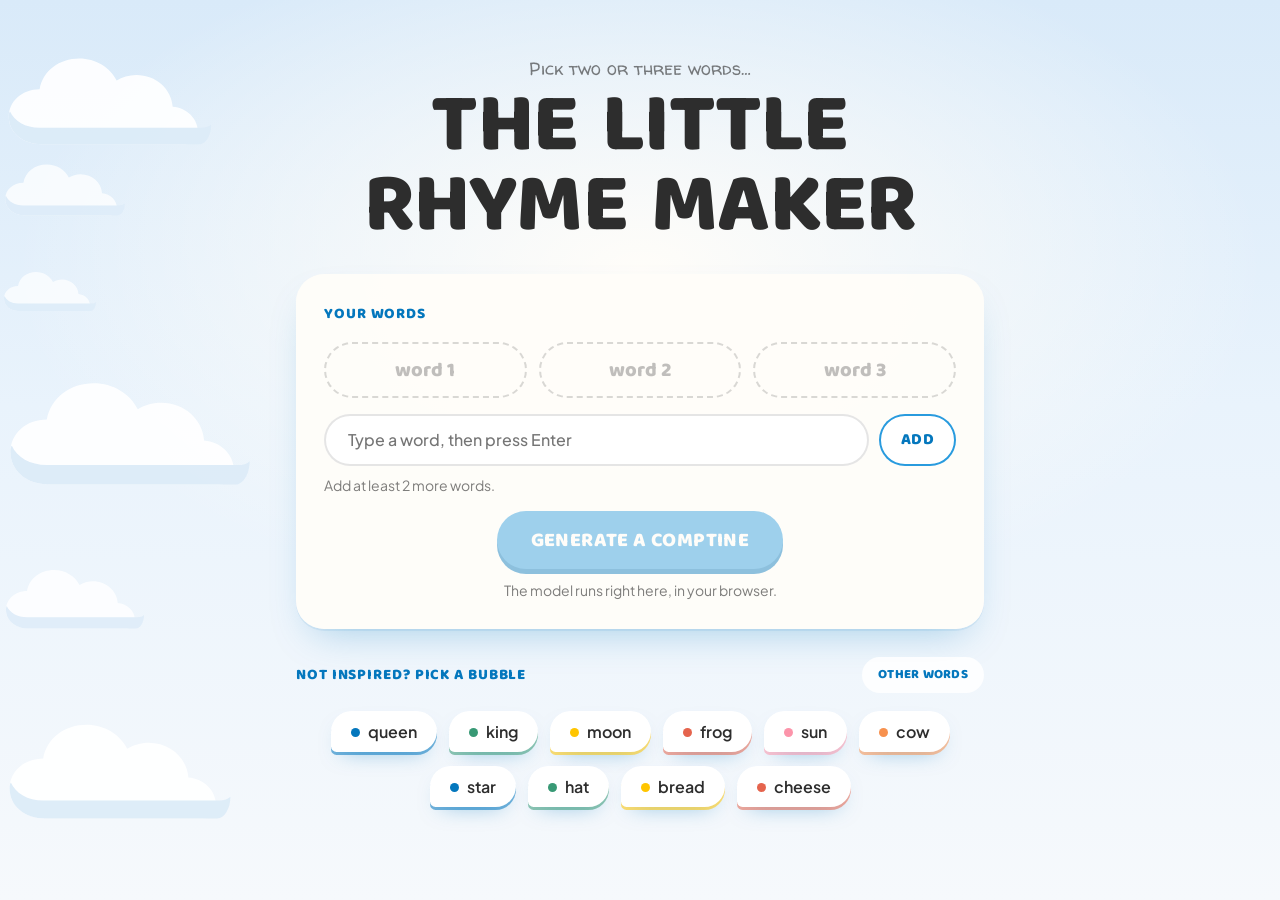
==== docs/index.html @ a2f0f0fe "comptines" ====
<!doctype html>
<html lang="en">
<head>
  <meta charset="utf-8">
  <meta name="viewport" content="width=device-width, initial-scale=1">
  <title>The Little Rhyme Maker</title>
  <link rel="preconnect" href="https://fonts.googleapis.com">
  <link rel="preconnect" href="https://fonts.gstatic.com" crossorigin>
  <link href="https://fonts.googleapis.com/css2?family=Baloo+2:wght@600;800&family=Plus+Jakarta+Sans:wght@400;600;700&family=Walter+Turncoat&display=swap" rel="stylesheet">
  <link rel="stylesheet" href="style.css">
</head>
<body>
  <div class="sky" aria-hidden="true">
    <svg class="cloud c1" viewBox="0 0 200 90"><use href="#cloud"/></svg>
    <svg class="cloud c2" viewBox="0 0 200 90"><use href="#cloud"/></svg>
    <svg class="cloud c3" viewBox="0 0 200 90"><use href="#cloud"/></svg>
    <svg class="cloud c4" viewBox="0 0 200 90"><use href="#cloud"/></svg>
    <svg class="cloud c5" viewBox="0 0 200 90"><use href="#cloud"/></svg>
    <svg class="cloud c6" viewBox="0 0 200 90"><use href="#cloud"/></svg>
  </div>
  <svg width="0" height="0" style="position:absolute">
    <defs>
      <symbol id="cloud" viewBox="0 0 200 90">
        <path d="M38 82c-18 0-30-11-30-25s12-25 28-25c3-17 18-28 36-28 15 0 28 8 34 20 5-3 11-5 18-5 18 0 32 13 33 29 13 1 23 11 23 23 0 6-5 11-11 11z" fill="#ffffff"/>
        <path d="M38 82c-18 0-30-11-30-25 0-2 0-3 1-5 4 9 14 15 27 15h147c4 0 7-1 9-3 0 10-5 18-11 18z" fill="#dcebf8"/>
      </symbol>
    </defs>
  </svg>

  <main>
    <header>
      <p class="subtitle">Pick two or three words…</p>
      <h1 class="title" aria-label="The Little Rhyme Maker">
        <span class="title-line">The little</span>
        <span class="title-line">rhyme maker</span>
      </h1>
    </header>

    <section class="card" aria-labelledby="words-label">
      <h2 id="words-label" class="card-label">Your words</h2>
      <ul class="slots" id="slots" aria-live="polite"></ul>

      <form class="add" id="add-form" autocomplete="off">
        <input id="word-input" type="text" maxlength="20" placeholder="Type a word, then press Enter"
               aria-label="A keyword, in English">
        <button type="submit" class="btn btn-ghost" id="add-btn">Add</button>
      </form>
      <p class="hint" id="hint">Add at least 2 words.</p>

      <button class="btn btn-main" id="generate-btn" disabled>Generate a comptine</button>
    </section>

    <section class="ideas" aria-labelledby="ideas-label">
      <div class="ideas-head">
        <h2 id="ideas-label" class="ideas-label">Not inspired? Pick a bubble</h2>
        <button class="btn btn-small" id="shuffle-btn" type="button">Other words</button>
      </div>
      <div class="bubbles" id="bubbles"></div>
    </section>

    <section class="result card" id="result" hidden aria-live="polite">
      <div class="writing" id="writing" hidden>
        <span class="dot"></span><span class="dot"></span><span class="dot"></span>
        <span class="writing-text">Writing your comptine…</span>
      </div>
      <div class="poem" id="poem"></div>
      <p class="meta" id="meta"></p>
      <button class="btn btn-ghost" id="again-btn" hidden>Another one with the same words</button>
    </section>
  </main>

  <script>window.RHYME_MODE = "browser";</script>
  <script src="app.js"></script>
</body>
</html>
---- docs/style.css ----
:root {
  --dark: #2d2d2d;
  --muted: rgba(45, 45, 45, 0.62);
  --white: #fffdf9;
  --blue: #0477bd;
  --sky-blue: #299bde;
  --yellow: #ffc500;
  --red: #e5644d;
  --green: #389975;
  --pink: #fc94aa;
  --orange: #f7914e;
  --radius: 28px;
  --title: "Baloo 2", system-ui, sans-serif;
  --hand: "Walter Turncoat", "Comic Sans MS", cursive;
  --text: "Plus Jakarta Sans", system-ui, sans-serif;
}

* { box-sizing: border-box; }
[hidden] { display: none !important; } /* sinon un display: flex l'emporte sur l'attribut hidden */

body {
  margin: 0;
  min-height: 100vh;
  font-family: var(--text);
  color: var(--dark);
  background:
    radial-gradient(ellipse 70% 55% at 50% 30%, var(--white) 0%, rgba(255, 253, 249, 0) 70%),
    linear-gradient(180deg, #d9eaf9 0%, #e9f3fc 45%, #f6f9fc 100%);
  background-attachment: fixed;
  overflow-x: hidden;
}

/* --- Le ciel et ses nuages ---------------------------------------------------------- */

.sky { position: fixed; inset: 0; pointer-events: none; z-index: 0; }
.cloud { position: absolute; width: 180px; opacity: 0.9; animation: drift linear infinite; }
.c1 { top: 6%;  width: 220px; animation-duration: 95s;  animation-delay: -20s; }
.c2 { top: 18%; width: 130px; animation-duration: 70s;  animation-delay: -50s; opacity: 0.75; }
.c3 { top: 42%; width: 260px; animation-duration: 120s; animation-delay: -80s; }
.c4 { top: 63%; width: 150px; animation-duration: 85s;  animation-delay: -10s; opacity: 0.8; }
.c5 { top: 80%; width: 240px; animation-duration: 110s; animation-delay: -60s; }
.c6 { top: 30%; width: 100px; animation-duration: 60s;  animation-delay: -35s; opacity: 0.7; }

@keyframes drift {
  from { transform: translateX(-300px); }
  to   { transform: translateX(calc(100vw + 300px)); }
}

/* --- Mise en page ----------------------------------------------------------------- */

main {
  position: relative;
  z-index: 1;
  max-width: 720px;
  margin: 0 auto;
  padding: 56px 16px 80px;
  display: flex;
  flex-direction: column;
  gap: 28px;
}

header { text-align: center; }

.subtitle {
  margin: 0 0 4px;
  font-family: var(--hand);
  font-size: 18px;
  color: var(--muted);
}

/* --- Le titre aux lettres qui sautent ---------------------------------------------- */

.title {
  margin: 0;
  font-family: var(--title);
  font-weight: 800;
  font-size: clamp(44px, 10vw, 84px);
  line-height: 0.95;
  text-transform: uppercase;
  letter-spacing: -0.01em;
  color: var(--dark);
  user-select: none;
}
.title-line { display: block; }
.char { display: inline-block; cursor: default; will-change: transform; }
.char.space { width: 0.28em; }

/* --- Les cartes ----------------------------------------------------------------- */

.card {
  background: rgba(255, 253, 249, 0.92);
  border-radius: var(--radius);
  padding: 28px;
  box-shadow: 0 2px 0 rgba(4, 119, 189, 0.08), 0 18px 40px -18px rgba(4, 119, 189, 0.35);
  display: flex;
  flex-direction: column;
  gap: 16px;
}

.card-label, .ideas-label {
  margin: 0;
  font-family: var(--title);
  font-weight: 800;
  font-size: 15px;
  letter-spacing: 0.06em;
  text-transform: uppercase;
  color: var(--blue);
}

/* --- Les trois emplacements de mots ---------------------------------------------------- */

.slots {
  list-style: none;
  margin: 0;
  padding: 0;
  display: grid;
  grid-template-columns: repeat(3, 1fr);
  gap: 12px;
}

.slot {
  --c: var(--blue);
  position: relative;
  height: 56px;
  border-radius: 999px;
  border: 2px dashed rgba(45, 45, 45, 0.18);
  display: flex;
  align-items: center;
  justify-content: center;
  font-family: var(--title);
  font-weight: 800;
  font-size: 20px;
  color: rgba(45, 45, 45, 0.3);
  transition: border-color 0.25s, background 0.25s, transform 0.25s;
}
.slot:nth-child(1) { --c: var(--blue); }
.slot:nth-child(2) { --c: var(--green); }
.slot:nth-child(3) { --c: var(--orange); }

.slot.filled {
  border: 2px solid var(--c);
  background: color-mix(in srgb, var(--c) 12%, transparent);
  color: var(--dark);
  animation: pop 0.35s cubic-bezier(.3, 1.6, .5, 1);
}

.slot input {
  width: 100%;
  height: 100%;
  padding: 0 40px 0 18px;
  border: 0;
  background: transparent;
  font: inherit;
  color: inherit;
  text-align: center;
  border-radius: 999px;
  outline: none;
}
.slot input:focus-visible { box-shadow: 0 0 0 3px color-mix(in srgb, var(--c) 35%, transparent); }

.slot .remove {
  position: absolute;
  right: 8px;
  width: 30px;
  height: 30px;
  border: 0;
  border-radius: 50%;
  background: transparent;
  color: var(--muted);
  font-size: 20px;
  line-height: 1;
  cursor: pointer;
}
.slot .remove:hover { background: rgba(45, 45, 45, 0.08); color: var(--dark); }

@keyframes pop {
  from { transform: scale(0.85); }
  to   { transform: scale(1); }
}

/* --- La barre de saisie -------------------------------------------------------- */

.add { display: flex; gap: 10px; }
.add input {
  flex: 1;
  min-width: 0;
  height: 52px;
  padding: 0 22px;
  border-radius: 999px;
  border: 2px solid rgba(45, 45, 45, 0.12);
  background: #fff;
  font: 500 16px var(--text);
  color: var(--dark);
  outline: none;
  transition: border-color 0.2s;
}
.add input:focus { border-color: var(--sky-blue); }
.add input:disabled { background: rgba(255, 255, 255, 0.5); }

.hint { margin: -6px 0 0; font-size: 14px; color: var(--muted); min-height: 1.4em; }

/* --- Les boutons ----------------------------------------------------------------- */

.btn {
  border: 0;
  border-radius: 999px;
  font-family: var(--title);
  font-weight: 800;
  text-transform: uppercase;
  letter-spacing: 0.02em;
  cursor: pointer;
  transition: transform 0.2s, box-shadow 0.2s, background 0.2s, opacity 0.2s;
}
.btn:disabled { cursor: not-allowed; opacity: 0.45; }

.btn-main {
  align-self: center;
  height: 58px;
  padding: 0 34px;
  font-size: 20px;
  color: var(--white);
  background: var(--sky-blue);
  box-shadow: 0 5px 0 var(--blue);
}
.btn-main:not(:disabled):hover { transform: translateY(-2px); box-shadow: 0 7px 0 var(--blue); }
.btn-main:not(:disabled):active { transform: translateY(3px); box-shadow: 0 2px 0 var(--blue); }

.btn-ghost {
  height: 52px;
  padding: 0 22px;
  font-size: 16px;
  color: var(--blue);
  background: #fff;
  box-shadow: inset 0 0 0 2px var(--sky-blue);
}
.btn-ghost:not(:disabled):hover { background: #eef6fd; }

.btn-small {
  height: 36px;
  padding: 0 16px;
  font-size: 13px;
  color: var(--blue);
  background: rgba(255, 255, 255, 0.85);
}
.btn-small:hover { background: #fff; }

/* --- Les bulles d'idées ------------------------------------------------------------ */

.ideas { display: flex; flex-direction: column; gap: 14px; }
.ideas-head { display: flex; align-items: center; justify-content: space-between; gap: 12px; flex-wrap: wrap; }

.bubbles { display: flex; flex-wrap: wrap; justify-content: center; gap: 14px 12px; padding: 4px 0; }

.bubble {
  --c: var(--blue);
  position: relative;
  padding: 10px 20px;
  border: 0;
  border-radius: 22px 22px 22px 6px;
  background: #fff;
  color: var(--dark);
  font: 600 16px var(--text);
  cursor: pointer;
  box-shadow: 0 3px 0 color-mix(in srgb, var(--c) 55%, transparent), 0 10px 22px -12px rgba(4, 119, 189, 0.5);
  animation: bob 4s ease-in-out infinite;
  transition: transform 0.2s, opacity 0.3s, background 0.2s;
}
.bubble::before {
  content: "";
  display: inline-block;
  width: 9px;
  height: 9px;
  margin-right: 8px;
  border-radius: 50%;
  background: var(--c);
  vertical-align: 1px;
}
.bubble:hover { background: color-mix(in srgb, var(--c) 14%, #fff); animation-play-state: paused; transform: translateY(-4px) scale(1.06); }
.bubble.used {
  pointer-events: none;
  background: color-mix(in srgb, var(--c) 22%, #fff);
  animation-play-state: paused;
}
.bubble.used::before { content: "✓"; width: auto; height: auto; background: none; color: var(--c); font-weight: 700; }
.bubble:disabled { cursor: not-allowed; opacity: 0.45; }

@keyframes bob {
  0%, 100% { transform: translateY(0); }
  50%      { transform: translateY(-6px); }
}

/* --- La comptine --------------------------------------------------------------- */

.result { align-items: center; text-align: center; padding: 34px 28px; }

.poem { display: flex; flex-direction: column; gap: 6px; }
.poem-line {
  font-family: var(--title);
  font-weight: 600;
  font-size: clamp(20px, 3.6vw, 26px);
  line-height: 1.3;
  opacity: 0;
  transform: translateY(10px);
  animation: line-in 0.5s ease forwards;
}
.poem-line mark {
  background: none;
  color: var(--c, var(--blue));
  font-weight: 800;
  border-bottom: 3px solid color-mix(in srgb, var(--c, var(--blue)) 40%, transparent);
}

@keyframes line-in { to { opacity: 1; transform: translateY(0); } }

.meta { margin: 6px 0 0; font-size: 14px; color: var(--muted); }
.error { color: var(--red); font-weight: 600; }

.writing { display: flex; align-items: center; gap: 6px; font-family: var(--hand); color: var(--muted); }
.writing-text { margin-left: 8px; }
.dot { width: 10px; height: 10px; border-radius: 50%; background: var(--sky-blue); animation: hop 0.9s ease-in-out infinite; }
.dot:nth-child(2) { background: var(--green); animation-delay: 0.15s; }
.dot:nth-child(3) { background: var(--orange); animation-delay: 0.3s; }

@keyframes hop {
  0%, 100% { transform: translateY(0); }
  40%      { transform: translateY(-9px); }
}

/* --- Petits écrans et mouvement réduit --------------------------------------------------- */

@media (max-width: 560px) {
  main { padding-top: 36px; gap: 22px; }
  .card { padding: 20px; }
  .slots { grid-template-columns: 1fr; gap: 10px; }
  .slot { height: 50px; }
  .add { flex-direction: column; }
  .add input { flex: none; } /* en colonne, flex: 1 écraserait sa hauteur */
  .add .btn-ghost { width: 100%; }
}

@media (prefers-reduced-motion: reduce) {
  .cloud, .bubble, .dot { animation: none; }
  .poem-line { animation-duration: 0.01s; }
}

/* --- Mode navigateur : l'état du modèle sous le bouton ---------------------------------- */
.model-status { margin: -4px 0 0; text-align: center; }
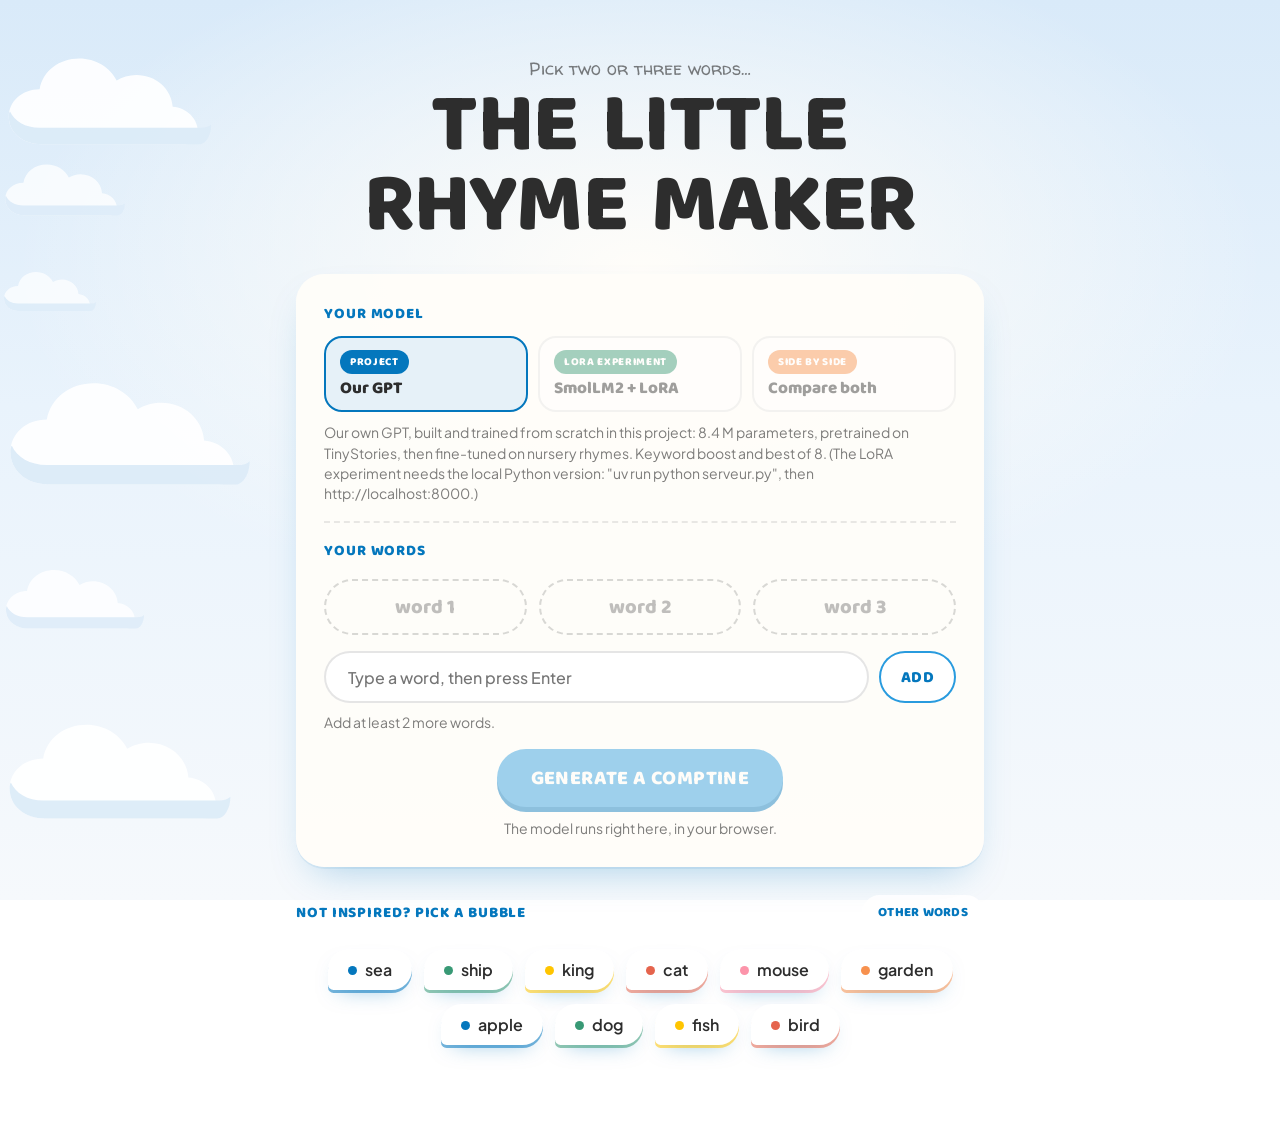
==== commit ef10a74d: "lora" ====
--- a/docs/index.html
+++ b/docs/index.html
@@ -37,6 +37,25 @@
     </header>
 
     <section class="card" aria-labelledby="words-label">
+      <div class="model-picker">
+        <h2 id="model-label" class="card-label">Your model</h2>
+        <div class="model-tabs" role="radiogroup" aria-labelledby="model-label">
+          <button type="button" class="model-tab" data-model="original" role="radio">
+            <span class="tag tag-original">Project</span>
+            <span class="model-name">Our GPT</span>
+          </button>
+          <button type="button" class="model-tab" data-model="lora" role="radio">
+            <span class="tag tag-lora">LoRA experiment</span>
+            <span class="model-name">SmolLM2 + LoRA</span>
+          </button>
+          <button type="button" class="model-tab" data-model="compare" role="radio">
+            <span class="tag tag-compare">Side by side</span>
+            <span class="model-name">Compare both</span>
+          </button>
+        </div>
+        <p class="model-info" id="model-info"></p>
+      </div>
+
       <h2 id="words-label" class="card-label">Your words</h2>
       <ul class="slots" id="slots" aria-live="polite"></ul>
 
@@ -59,12 +78,7 @@
     </section>
 
     <section class="result card" id="result" hidden aria-live="polite">
-      <div class="writing" id="writing" hidden>
-        <span class="dot"></span><span class="dot"></span><span class="dot"></span>
-        <span class="writing-text">Writing your comptine…</span>
-      </div>
-      <div class="poem" id="poem"></div>
-      <p class="meta" id="meta"></p>
+      <div class="poems" id="poems"></div>
       <button class="btn btn-ghost" id="again-btn" hidden>Another one with the same words</button>
     </section>
   </main>
--- a/docs/style.css
+++ b/docs/style.css
@@ -345,3 +345,49 @@
 
 /* --- Mode navigateur : l'état du modèle sous le bouton ---------------------------------- */
 .model-status { margin: -4px 0 0; text-align: center; }
+
+/* --- Le choix du modèle : projet initial / expérience LoRA ---------------------------------- */
+
+.model-picker { display: flex; flex-direction: column; gap: 10px; padding-bottom: 18px;
+                border-bottom: 2px dashed rgba(45, 45, 45, 0.1); }
+.model-tabs { display: grid; grid-template-columns: repeat(3, 1fr); gap: 10px; }
+
+.model-tab {
+  display: flex; flex-direction: column; align-items: flex-start; gap: 6px;
+  padding: 12px 14px; border-radius: 18px; border: 2px solid rgba(45, 45, 45, 0.12);
+  background: #fff; cursor: pointer; text-align: left; font: inherit; color: var(--dark);
+  transition: border-color 0.2s, background 0.2s, transform 0.2s;
+}
+.model-tab:not(:disabled):hover { transform: translateY(-2px); }
+.model-tab.active { border-color: var(--c, var(--blue)); background: color-mix(in srgb, var(--c, var(--blue)) 10%, #fff); }
+.model-tab[data-model="original"] { --c: var(--blue); }
+.model-tab[data-model="lora"] { --c: var(--green); }
+.model-tab[data-model="compare"] { --c: var(--orange); }
+.model-tab:disabled { cursor: not-allowed; opacity: 0.45; }
+.model-name { font-family: var(--title); font-weight: 800; font-size: 17px; line-height: 1.1; }
+.model-info { margin: 0; font-size: 14px; color: var(--muted); line-height: 1.45; }
+
+.tag {
+  display: inline-block; padding: 3px 10px; border-radius: 999px;
+  font: 800 11px var(--title); letter-spacing: 0.06em; text-transform: uppercase; color: #fff;
+}
+.tag-original { background: var(--blue); }
+.tag-lora { background: var(--green); }
+.tag-compare { background: var(--orange); }
+
+/* --- Les comptines : un panneau par modèle --------------------------------------------- */
+
+.poems { display: grid; gap: 18px; width: 100%; }
+.poems.compare { grid-template-columns: 1fr 1fr; }
+.poem-panel { display: flex; flex-direction: column; align-items: center; gap: 12px;
+              padding: 6px 4px; border-top: 4px solid var(--c, var(--blue)); padding-top: 14px; }
+.poems:not(.compare) .poem-panel { border-top: 0; padding-top: 0; }
+.panel-original { --c: var(--blue); }
+.panel-lora { --c: var(--green); }
+.panel-head { display: flex; flex-wrap: wrap; justify-content: center; align-items: center; gap: 8px; }
+.panel-name { font-family: var(--title); font-weight: 800; font-size: 15px; color: var(--muted); }
+.poems.compare .poem-line { font-size: clamp(17px, 2.4vw, 21px); }
+
+@media (max-width: 560px) {
+  .model-tabs, .poems.compare { grid-template-columns: 1fr; }
+}
